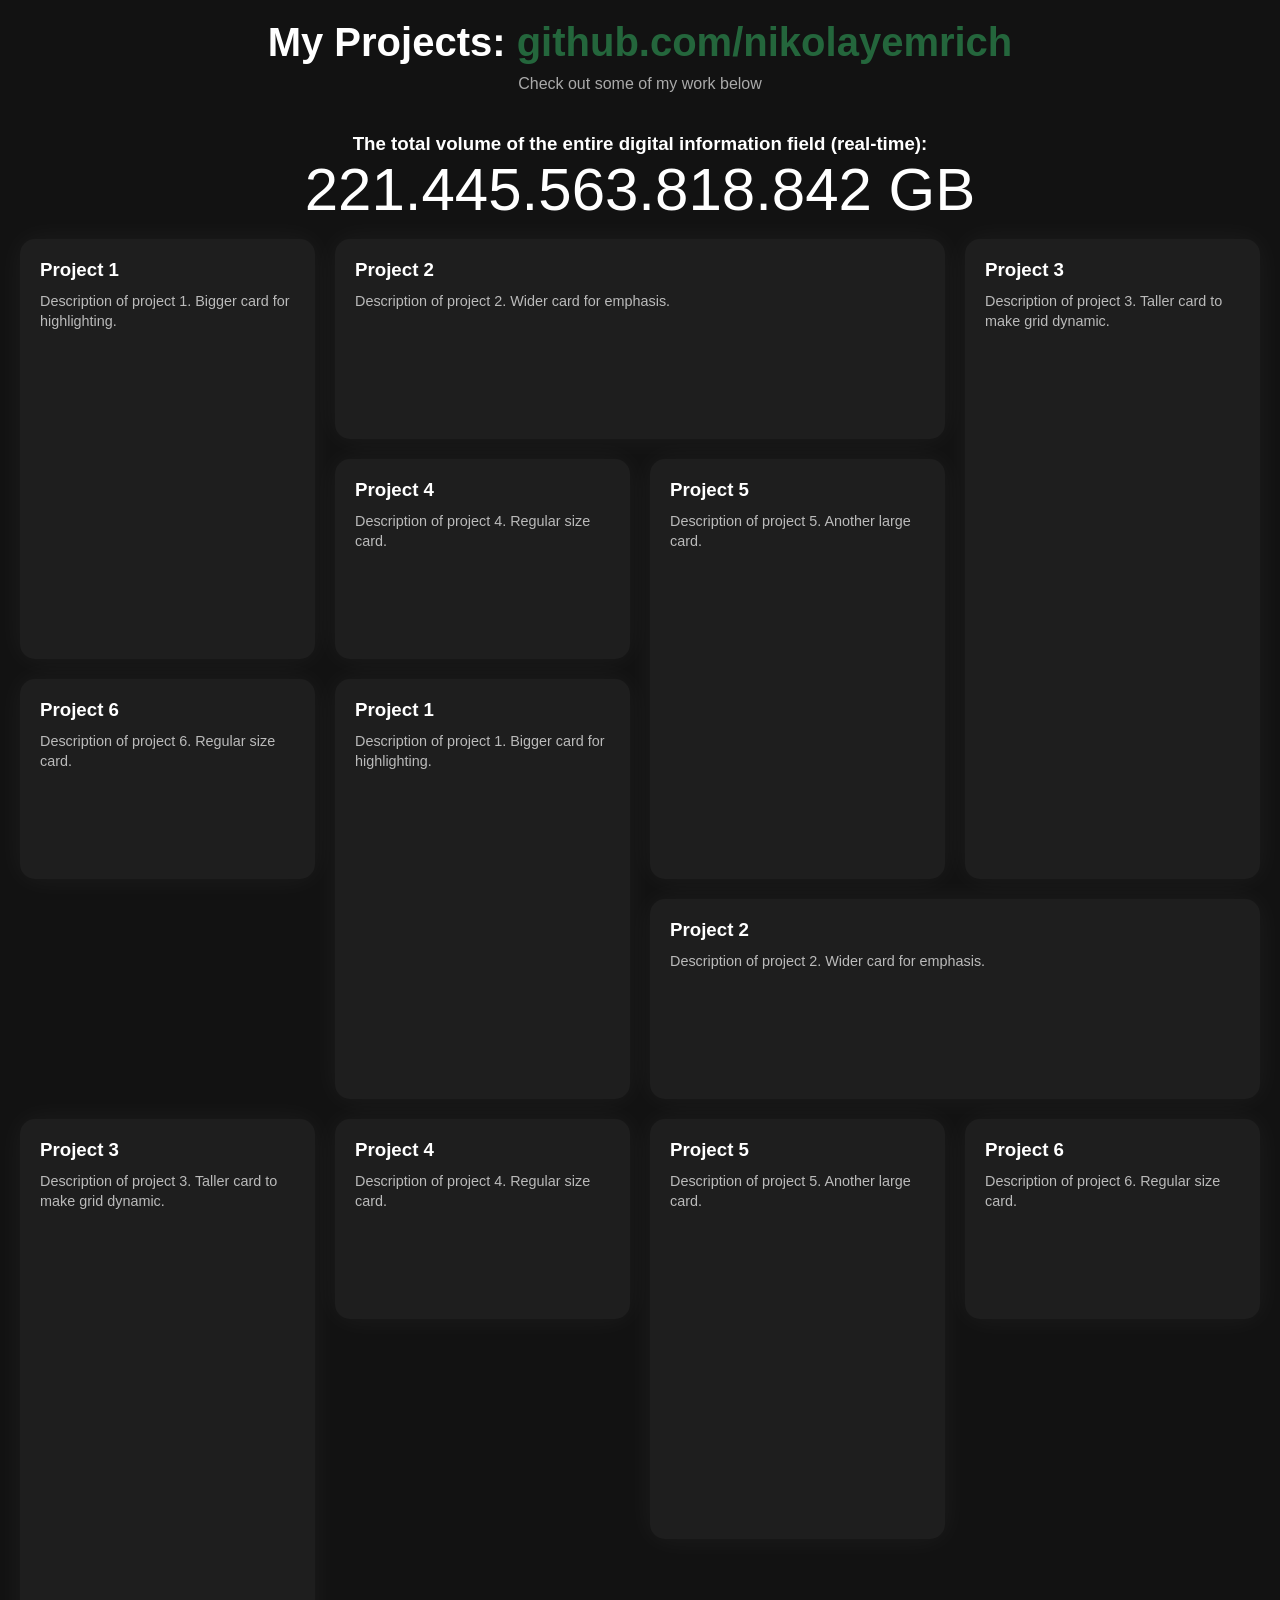
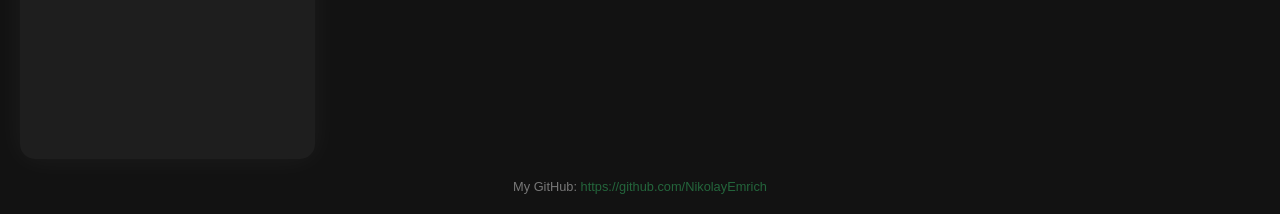
==== index.html @ b7e5e67d "CV v.3" ====
<!DOCTYPE html>
<html lang="en">
<head>
    <meta charset="UTF-8">
    <meta name="viewport" content="width=device-width, initial-scale=1.0">
    <title>CV</title>
    <link rel="stylesheet" href="style.css"> <!-- подключение CSS -->
</head>
<body>
 <header>
        <h1>My Projects: 
            <a href="https://github.com/NikolayEmrich" target="_blank">github.com/nikolayemrich</a>
        </h1>
        <p>Check out some of my work below</p>
    </header>

    <!-- Новая карточка с live-counter -->
        <div class="volume">
            <h3>The total volume of the entire digital information field (real-time): </h3>
            <div class="supertext" id="counter">—</div>
        </div>

    <div class="projects-grid">
        <div class="project-card large">
            <h3>Project 1</h3>
            <p>Description of project 1. Bigger card for highlighting.</p>
        </div>
        <div class="project-card wide">
            <h3>Project 2</h3>
            <p>Description of project 2. Wider card for emphasis.</p>
        </div>
        <div class="project-card tall">
            <h3>Project 3</h3>
            <p>Description of project 3. Taller card to make grid dynamic.</p>
        </div>
        <div class="project-card">
            <h3>Project 4</h3>
            <p>Description of project 4. Regular size card.</p>
        </div>
        <div class="project-card large">
            <h3>Project 5</h3>
            <p>Description of project 5. Another large card.</p>
        </div>
        <div class="project-card">
            <h3>Project 6</h3>
            <p>Description of project 6. Regular size card.</p>
        </div>
        <div class="project-card large">
            <h3>Project 1</h3>
            <p>Description of project 1. Bigger card for highlighting.</p>
        </div>
        <div class="project-card wide">
            <h3>Project 2</h3>
            <p>Description of project 2. Wider card for emphasis.</p>
        </div>
        <div class="project-card tall">
            <h3>Project 3</h3>
            <p>Description of project 3. Taller card to make grid dynamic.</p>
        </div>
        <div class="project-card">
            <h3>Project 4</h3>
            <p>Description of project 4. Regular size card.</p>
        </div>
        <div class="project-card large">
            <h3>Project 5</h3>
            <p>Description of project 5. Another large card.</p>
        </div>
        <div class="project-card">
            <h3>Project 6</h3>
            <p>Description of project 6. Regular size card.</p>
        </div>
    </div>

    <footer>
        <p>My GitHub: <a href="https://github.com/NikolayEmrich" target="_blank">https://github.com/NikolayEmrich</a></p>
    </footer>

    <!-- Подключение внешнего JS -->
    <script src="script.js"></script>
</body>
</html>
---- style.css ----
* {
            box-sizing: border-box;
            margin: 0;
            padding: 0;
            font-family: 'Segoe UI', Tahoma, Geneva, Verdana, sans-serif;
        }

        body {
            background-color: #121212;
            color: #ffffff;
            display: flex;
            flex-direction: column;
            min-height: 100vh;
            padding: 20px;
        }

        a {
            color: #24663c;
            text-decoration: none;
            transition: color 0.3s;
        }

        a:hover {
            color: #35bf65;
        }

        header {
            text-align: center;
            margin-bottom: 40px;
        }

        header h1 {
            font-size: 2.5rem;
            margin-bottom: 10px;
            color: #ffffff;
        }

        header p {
            color: #aaaaaa;
            font-size: 1rem;
        }

        .projects-grid {
    display: grid;
    gap: 20px;
    grid-auto-rows: 200px;
    grid-template-columns: repeat(1, 1fr); /* мобильный */
}

@media (min-width: 500px) {
    .projects-grid {
        grid-template-columns: repeat(2, 1fr);
    }
}

@media (min-width: 800px) {
    .projects-grid {
        grid-template-columns: repeat(3, 1fr);
    }
}

@media (min-width: 1100px) {
    .projects-grid {
        grid-template-columns: repeat(4, 1fr);
    }
}

        .project-card {
            background-color: #1e1e1e;
            border-radius: 15px;
            padding: 20px;
            box-shadow: 0 4px 15px rgba(0,0,0,0.5);
            transition: transform 0.3s, box-shadow 0.3s;
            display: flex;
            flex-direction: column;
            justify-content: flex-start;
            box-shadow: 0 0 30px rgba(255, 255, 255, 0.05); /* мягкая размытие вокруг */
        }

        .project-card:hover {
            transform: translateY(-5px);
            box-shadow: 0 8px 20px rgba(0,0,0,0.7);
        }

        .project-card h3 {
            margin-bottom: 10px;
            color: #ffffff;
        }

        .project-card p {
            color: #bbbbbb;
            font-size: 0.9rem;
            line-height: 1.4;
        }

        .volume {
            text-align: center;
            margin-bottom: 15px;
        }

        .supertext {
            font-size: 60px;
        }

        /* Разные размеры карточек */
        .project-card.large {
            grid-row: span 2; /* двойная высота */
        }

        .project-card.tall {
            grid-row: span 3; /* тройная высота */
        }

        .project-card.wide {
            grid-column: span 2; /* двойная ширина */
        }

        footer {
            margin-top: auto;
            text-align: center;
            color: #777777;
            font-size: 0.8rem;
            padding: 20px 0 0 0;
        }
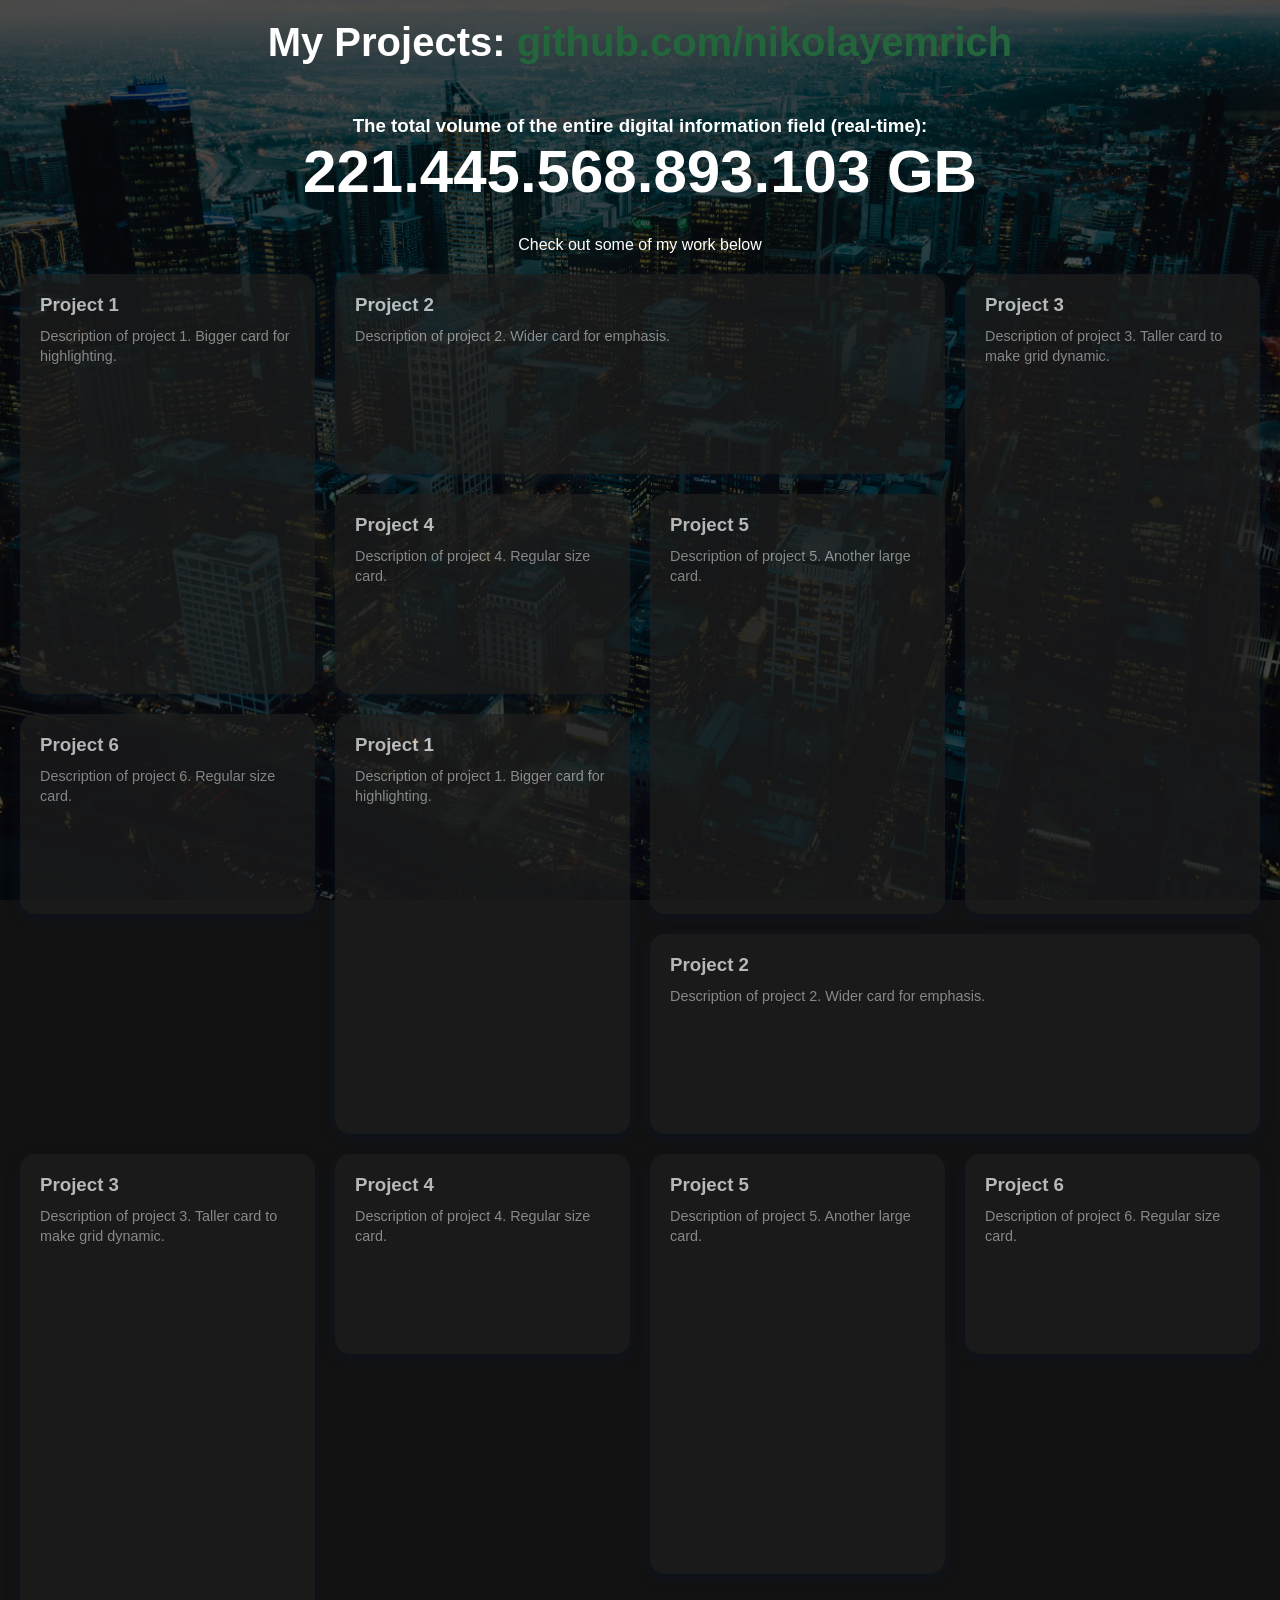
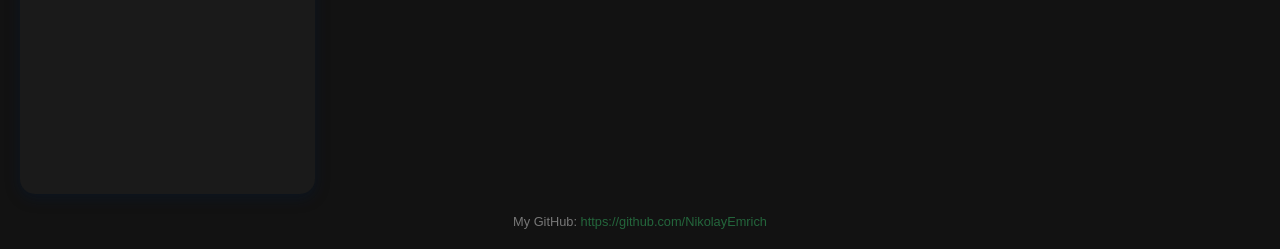
==== commit 91c5220b: "CV v.4" ====
--- a/index.html
+++ b/index.html
@@ -11,7 +11,6 @@
         <h1>My Projects: 
             <a href="https://github.com/NikolayEmrich" target="_blank">github.com/nikolayemrich</a>
         </h1>
-        <p>Check out some of my work below</p>
     </header>
 
     <!-- Новая карточка с live-counter -->
@@ -19,6 +18,9 @@
             <h3>The total volume of the entire digital information field (real-time): </h3>
             <div class="supertext" id="counter">—</div>
         </div>
+
+        <div class="start"><p>Check out some of my work below</p></div>
+        
 
     <div class="projects-grid">
         <div class="project-card large">
--- a/style.css
+++ b/style.css
@@ -12,6 +12,36 @@
             flex-direction: column;
             min-height: 100vh;
             padding: 20px;
+
+            /* фоновое изображение */
+    background-image: url('bild.jpg');
+
+    /* чтобы картинка растягивалась на весь экран */
+    background-size: cover;
+
+    /* центрируем картинку */
+    background-position: center;
+
+    /* картинка не повторяется */
+    background-repeat: no-repeat;
+
+    /* фиксируем фон при скролле */
+    background-attachment: fixed;
+        }
+
+        body::before {
+    content: "";
+    position: fixed; /* чтобы слой был на весь экран */
+    top: 0;
+    left: 0;
+    width: 100%;
+    height: 100%;
+    background-color: rgba(0, 0, 0, 0.7); /* черный слой с прозрачностью 50% */
+    z-index: -1; /* чтобы слой был позади контента */
+}
+        .start{
+            text-align: center;
+            margin-bottom: 20px;
         }
 
         a {
@@ -69,17 +99,18 @@
             background-color: #1e1e1e;
             border-radius: 15px;
             padding: 20px;
-            box-shadow: 0 4px 15px rgba(0,0,0,0.5);
+            box-shadow: 0 4px 15px rgba(4, 27, 59, 0.5);
             transition: transform 0.3s, box-shadow 0.3s;
             display: flex;
             flex-direction: column;
             justify-content: flex-start;
-            box-shadow: 0 0 30px rgba(255, 255, 255, 0.05); /* мягкая размытие вокруг */
+            opacity: 0.7; /* 50% прозрачности для всего блока */
         }
 
         .project-card:hover {
             transform: translateY(-5px);
-            box-shadow: 0 8px 20px rgba(0,0,0,0.7);
+            box-shadow: 0 18px 40px rgba(0, 0, 0, 0.7);
+            opacity: 0.85; /* 50% прозрачности для всего блока */
         }
 
         .project-card h3 {
@@ -95,11 +126,12 @@
 
         .volume {
             text-align: center;
-            margin-bottom: 15px;
+            margin-bottom: 30px;
         }
 
         .supertext {
             font-size: 60px;
+            font-weight: bold; /* жирный текст */
         }
 
         /* Разные размеры карточек */
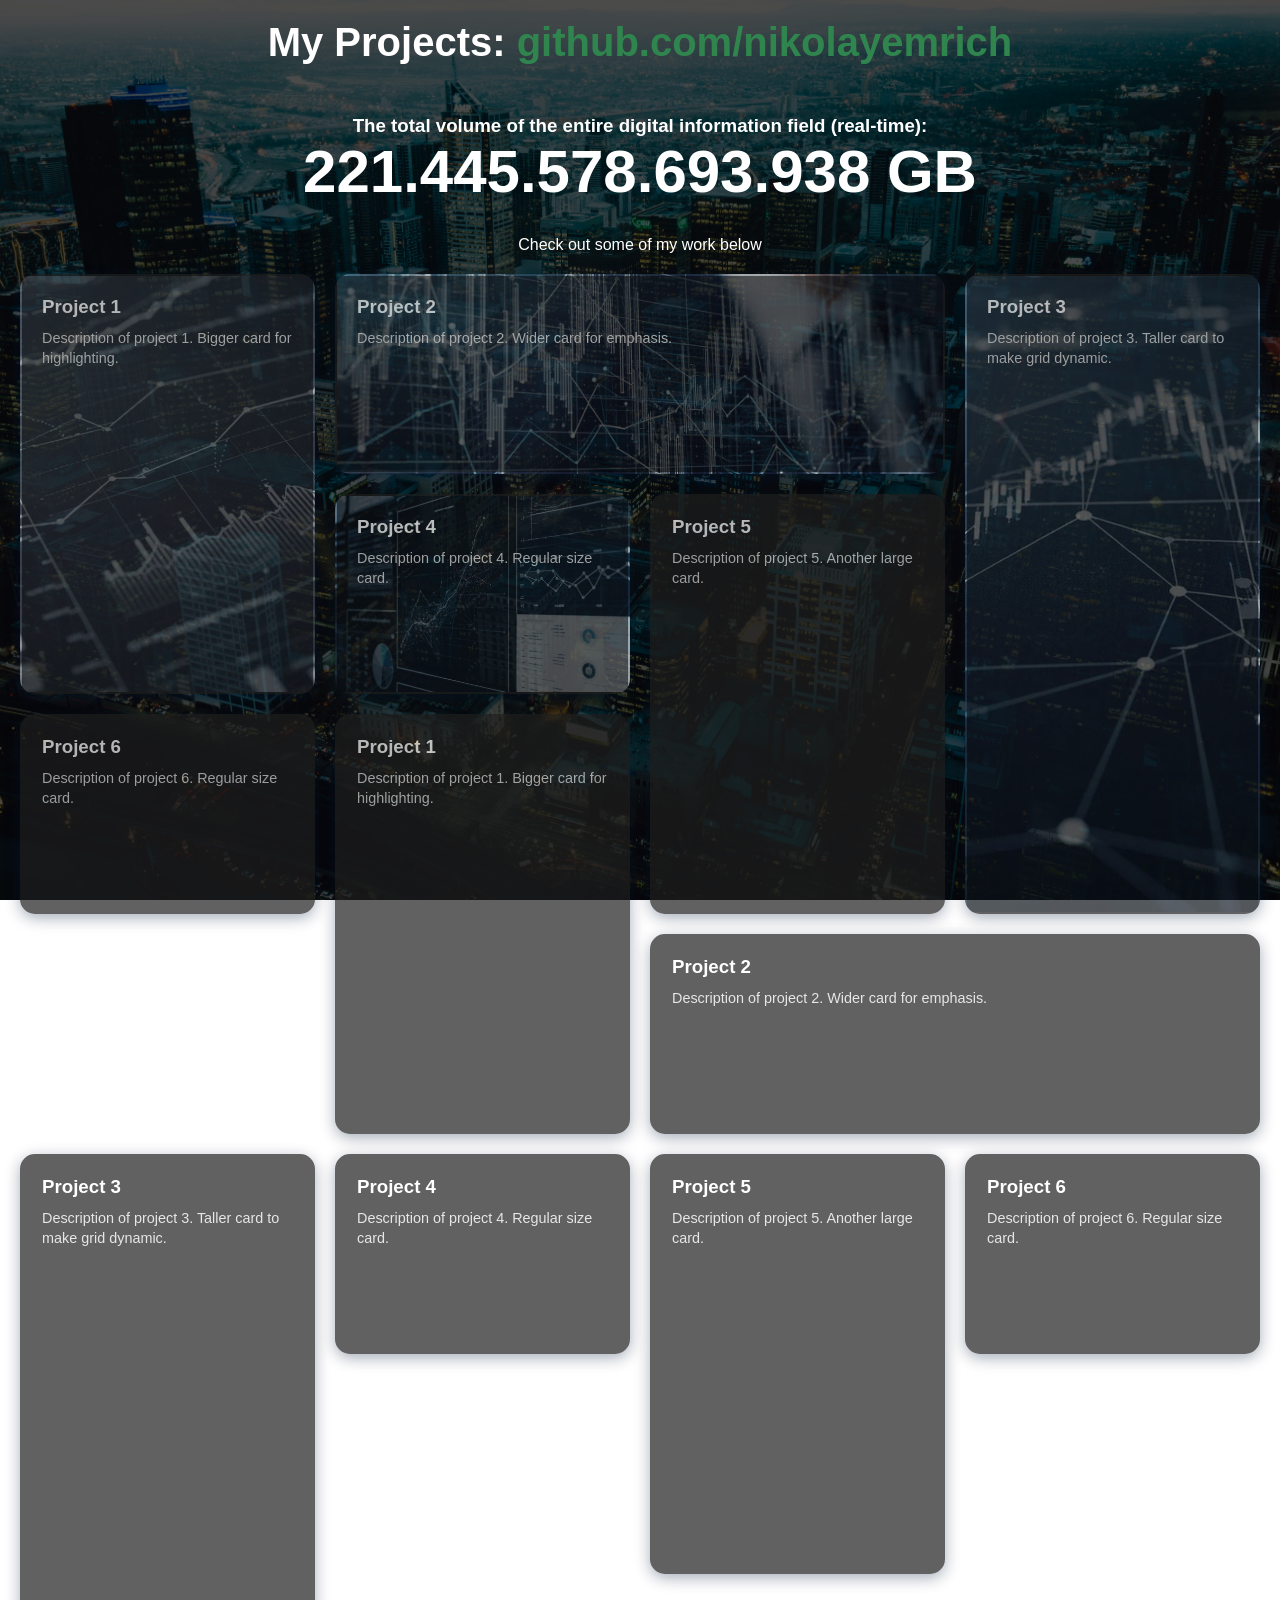
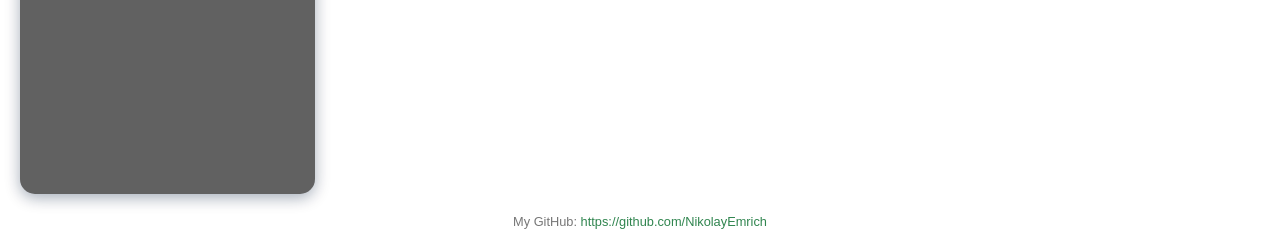
==== commit 8405d23a: "CV v.5" ====
--- a/index.html
+++ b/index.html
@@ -23,19 +23,19 @@
         
 
     <div class="projects-grid">
-        <div class="project-card large">
+        <div class="project-card large project-1">
             <h3>Project 1</h3>
             <p>Description of project 1. Bigger card for highlighting.</p>
         </div>
-        <div class="project-card wide">
+        <div class="project-card wide project-2">
             <h3>Project 2</h3>
             <p>Description of project 2. Wider card for emphasis.</p>
         </div>
-        <div class="project-card tall">
+        <div class="project-card tall project-3">
             <h3>Project 3</h3>
             <p>Description of project 3. Taller card to make grid dynamic.</p>
         </div>
-        <div class="project-card">
+        <div class="project-card project-4">
             <h3>Project 4</h3>
             <p>Description of project 4. Regular size card.</p>
         </div>
--- a/style.css
+++ b/style.css
@@ -1,156 +1,223 @@
-     * {
-            box-sizing: border-box;
-            margin: 0;
-            padding: 0;
-            font-family: 'Segoe UI', Tahoma, Geneva, Verdana, sans-serif;
-        }
-
-        body {
-            background-color: #121212;
-            color: #ffffff;
-            display: flex;
-            flex-direction: column;
-            min-height: 100vh;
-            padding: 20px;
-
-            /* фоновое изображение */
-    background-image: url('bild.jpg');
-
-    /* чтобы картинка растягивалась на весь экран */
-    background-size: cover;
-
-    /* центрируем картинку */
-    background-position: center;
-
-    /* картинка не повторяется */
-    background-repeat: no-repeat;
-
-    /* фиксируем фон при скролле */
-    background-attachment: fixed;
-        }
-
-        body::before {
-    content: "";
-    position: fixed; /* чтобы слой был на весь экран */
-    top: 0;
-    left: 0;
-    width: 100%;
-    height: 100%;
-    background-color: rgba(0, 0, 0, 0.7); /* черный слой с прозрачностью 50% */
-    z-index: -1; /* чтобы слой был позади контента */
-}
-        .start{
-            text-align: center;
-            margin-bottom: 20px;
-        }
-
-        a {
-            color: #24663c;
-            text-decoration: none;
-            transition: color 0.3s;
-        }
-
-        a:hover {
-            color: #35bf65;
-        }
-
-        header {
-            text-align: center;
-            margin-bottom: 40px;
-        }
-
-        header h1 {
-            font-size: 2.5rem;
-            margin-bottom: 10px;
-            color: #ffffff;
-        }
-
-        header p {
-            color: #aaaaaa;
-            font-size: 1rem;
-        }
-
-        .projects-grid {
-    display: grid;
-    gap: 20px;
-    grid-auto-rows: 200px;
-    grid-template-columns: repeat(1, 1fr); /* мобильный */
+* {
+  box-sizing: border-box;
+  margin: 0;
+  padding: 0;
+  font-family: "Segoe UI", Tahoma, Geneva, Verdana, sans-serif;
+}
+
+body {
+  background-image:
+    linear-gradient(rgba(0, 0, 0, 0.7), rgba(0, 0, 0, 0.7)), url("bild.jpg");
+
+  /* фоновое изображение */
+  background-image: url("bild.jpg");
+
+  /* чтобы картинка растягивалась на весь экран */
+  background-size: cover;
+
+  /* центрируем картинку */
+  background-position: center;
+
+  /* картинка не повторяется */
+  background-repeat: no-repeat;
+
+  /* фиксируем фон при скролле */
+  background-attachment: fixed;
+
+  color: #ffffff;
+  display: flex;
+  flex-direction: column;
+  min-height: 100vh;
+  padding: 20px;
+}
+
+body::before {
+  content: "";
+  position: fixed; /* чтобы слой был на весь экран */
+  top: 0;
+  left: 0;
+  width: 100%;
+  height: 100%;
+  background-color: rgba(0, 0, 0, 0.7); /* черный слой с прозрачностью 50% */
+  z-index: -1; /* чтобы слой был позади контента */
+}
+.start {
+  text-align: center;
+  margin-bottom: 20px;
+}
+
+a {
+  color: #30854f;
+  text-decoration: none;
+  transition: color 0.3s;
+}
+
+a:hover {
+  color: #35bf65;
+}
+
+header {
+  text-align: center;
+  margin-bottom: 40px;
+}
+
+header h1 {
+  font-size: 2.5rem;
+  margin-bottom: 10px;
+  color: #ffffff;
+}
+
+header p {
+  color: #e4e4e4;
+  font-size: 1rem;
+}
+
+.projects-grid {
+  display: grid;
+  gap: 20px;
+  grid-auto-rows: 200px;
+  grid-template-columns: repeat(1, 1fr); /* мобильный */
 }
 
 @media (min-width: 500px) {
-    .projects-grid {
-        grid-template-columns: repeat(2, 1fr);
-    }
+  .projects-grid {
+    grid-template-columns: repeat(2, 1fr);
+  }
 }
 
 @media (min-width: 800px) {
-    .projects-grid {
-        grid-template-columns: repeat(3, 1fr);
-    }
+  .projects-grid {
+    grid-template-columns: repeat(3, 1fr);
+  }
 }
 
 @media (min-width: 1100px) {
-    .projects-grid {
-        grid-template-columns: repeat(4, 1fr);
-    }
-}
-
-        .project-card {
-            background-color: #1e1e1e;
-            border-radius: 15px;
-            padding: 20px;
-            box-shadow: 0 4px 15px rgba(4, 27, 59, 0.5);
-            transition: transform 0.3s, box-shadow 0.3s;
-            display: flex;
-            flex-direction: column;
-            justify-content: flex-start;
-            opacity: 0.7; /* 50% прозрачности для всего блока */
-        }
-
-        .project-card:hover {
-            transform: translateY(-5px);
-            box-shadow: 0 18px 40px rgba(0, 0, 0, 0.7);
-            opacity: 0.85; /* 50% прозрачности для всего блока */
-        }
-
-        .project-card h3 {
-            margin-bottom: 10px;
-            color: #ffffff;
-        }
-
-        .project-card p {
-            color: #bbbbbb;
-            font-size: 0.9rem;
-            line-height: 1.4;
-        }
-
-        .volume {
-            text-align: center;
-            margin-bottom: 30px;
-        }
-
-        .supertext {
-            font-size: 60px;
-            font-weight: bold; /* жирный текст */
-        }
-
-        /* Разные размеры карточек */
-        .project-card.large {
-            grid-row: span 2; /* двойная высота */
-        }
-
-        .project-card.tall {
-            grid-row: span 3; /* тройная высота */
-        }
-
-        .project-card.wide {
-            grid-column: span 2; /* двойная ширина */
-        }
-
-        footer {
-            margin-top: auto;
-            text-align: center;
-            color: #777777;
-            font-size: 0.8rem;
-            padding: 20px 0 0 0;
-        }+  .projects-grid {
+    grid-template-columns: repeat(4, 1fr);
+  }
+}
+
+.project-1
+{
+  background-image:
+    linear-gradient(rgba(0, 0, 0, 0.55), rgba(0, 0, 0, 0.55)),
+    url("project1.jpg");
+
+  background-size: cover;
+  background-position: center;
+  background-repeat: no-repeat;
+
+  color: #ffffff;
+}
+
+.project-2
+{
+  background-image:
+    linear-gradient(rgba(0, 0, 0, 0.55), rgba(0, 0, 0, 0.55)),
+    url("project4.jpg");
+
+  background-size: cover;
+  background-position: center;
+  background-repeat: no-repeat;
+
+  color: #ffffff;
+}
+
+.project-3
+{
+  background-image:
+    linear-gradient(rgba(0, 0, 0, 0.55), rgba(0, 0, 0, 0.55)),
+    url("project3.jpg");
+
+  background-size: cover;
+  background-position: center;
+  background-repeat: no-repeat;
+
+  color: #ffffff;
+}
+
+.project-4
+{
+  background-image:
+    linear-gradient(rgba(0, 0, 0, 0.55), rgba(0, 0, 0, 0.55)),
+    url("project2.jpg");
+
+  background-size: cover;
+  background-position: center;
+  background-repeat: no-repeat;
+
+  color: #ffffff;
+}
+
+.project-card {
+  border: 2px solid transparent;
+  background-color: #1e1e1e;
+  border-radius: 15px;
+  padding: 20px;
+  box-shadow: 0 4px 15px rgba(4, 27, 59, 0.5);
+  transition:
+    transform 0.3s,
+    box-shadow 0.3s;
+  display: flex;
+  flex-direction: column;
+  justify-content: flex-start;
+  opacity: 0.7; /* 50% прозрачности для всего блока */
+
+  transition:
+    transform 0.35s cubic-bezier(0.4, 0, 0.2, 1),
+    box-shadow 0.35s cubic-bezier(0.4, 0, 0.2, 1),
+    opacity 0.55s ease,
+    border 0.55s ease,
+    border-radius 0.55s ease;
+}
+
+.project-card:hover {
+  transform: translateY(-5px);
+  box-shadow: 0 18px 40px rgba(0, 0, 0, 0.7);
+  opacity: 0.99; /* 50% прозрачности для всего блока */
+  border: 2px solid rgba(0, 0, 0, 0.436);
+  border-radius: 30px;
+  padding: 20px; /* важно, чтобы карточки не прилипали к бордеру */
+}
+
+.project-card h3 {
+  margin-bottom: 10px;
+  color: #ffffff;
+}
+
+.project-card p {
+  color: #dddddd;
+  font-size: 0.9rem;
+  line-height: 1.4;
+}
+
+.volume {
+  text-align: center;
+  margin-bottom: 30px;
+}
+
+.supertext {
+  font-size: 60px;
+  font-weight: bold; /* жирный текст */
+}
+
+/* Разные размеры карточек */
+.project-card.large {
+  grid-row: span 2; /* двойная высота */
+}
+
+.project-card.tall {
+  grid-row: span 3; /* тройная высота */
+}
+
+.project-card.wide {
+  grid-column: span 2; /* двойная ширина */
+}
+
+footer {
+  margin-top: auto;
+  text-align: center;
+  color: #777777;
+  font-size: 0.8rem;
+  padding: 20px 0 0 0;
+}
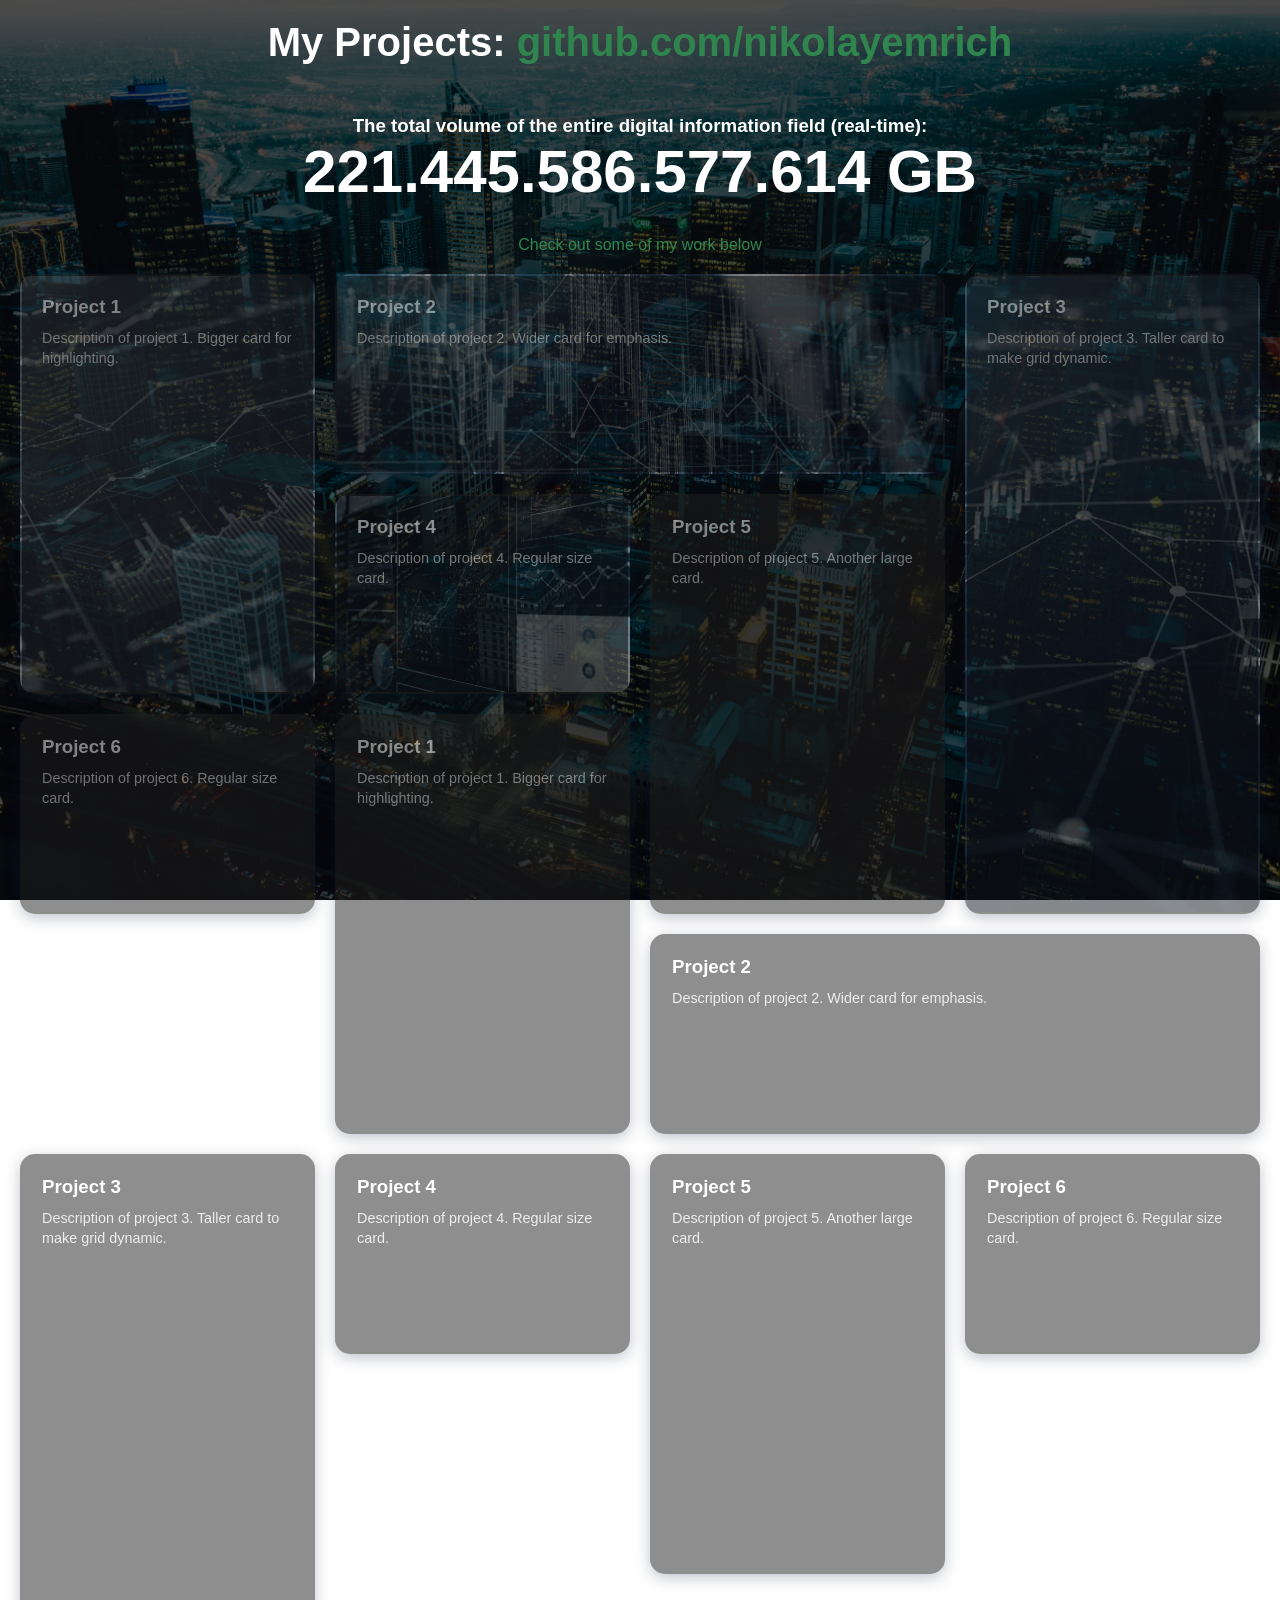
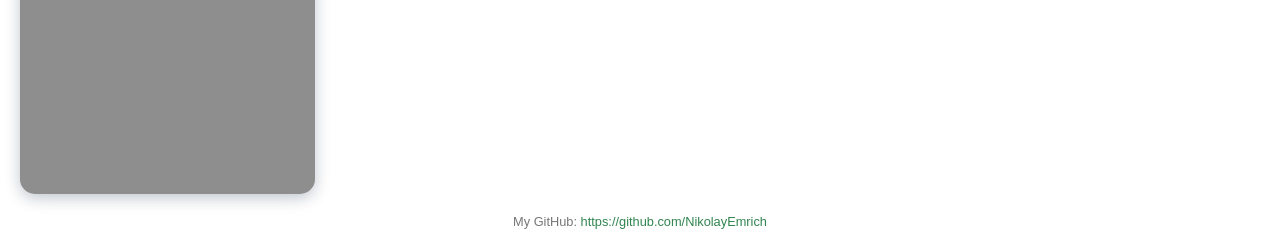
==== commit 87f7b42a: "CV v.8" ====
--- a/index.html
+++ b/index.html
@@ -19,7 +19,8 @@
             <div class="supertext" id="counter">—</div>
         </div>
 
-        <div class="start"><p>Check out some of my work below</p></div>
+        <div class="start"><a href="index2.html" target="_blank">Check out some of my work below</a>
+        </div>
         
 
     <div class="projects-grid">
--- a/style.css
+++ b/style.css
@@ -72,6 +72,27 @@
   font-size: 1rem;
 }
 
+/* Планшет */
+@media (max-width: 768px) {
+    header h1 {
+        font-size: 1.8rem;
+    }
+}
+
+/* Телефон */
+@media (max-width: 480px) {
+    header h1 {
+        font-size: 1.5rem;
+        text-align: center; /* удобно для маленького экрана */
+    }
+
+    header a {
+        display: block; /* чтобы ссылка переносилась на новую строку */
+        font-size: 1.5rem; /* меньше, чем текст */
+        margin-top: 5px;
+    }
+}
+
 .projects-grid {
   display: grid;
   gap: 20px;
@@ -108,6 +129,13 @@
   background-repeat: no-repeat;
 
   color: #ffffff;
+}
+
+/* Перемещаем Project 1 в конец на мобильных */
+@media (max-width: 480px) {
+    .project-1 {
+        order: 99; /* большое число = в конец */
+    }
 }
 
 .project-2
@@ -161,7 +189,7 @@
   display: flex;
   flex-direction: column;
   justify-content: flex-start;
-  opacity: 0.7; /* 50% прозрачности для всего блока */
+  opacity: 0.5; /* 50% прозрачности для всего блока */
 
   transition:
     transform 0.35s cubic-bezier(0.4, 0, 0.2, 1),
@@ -201,6 +229,18 @@
   font-weight: bold; /* жирный текст */
 }
 
+@media (max-width: 768px) {
+    .supertext {
+        font-size: 40px;
+    }
+}
+
+@media (max-width: 480px) {
+    .supertext {
+        font-size: 28px;
+    }
+}
+
 /* Разные размеры карточек */
 .project-card.large {
   grid-row: span 2; /* двойная высота */
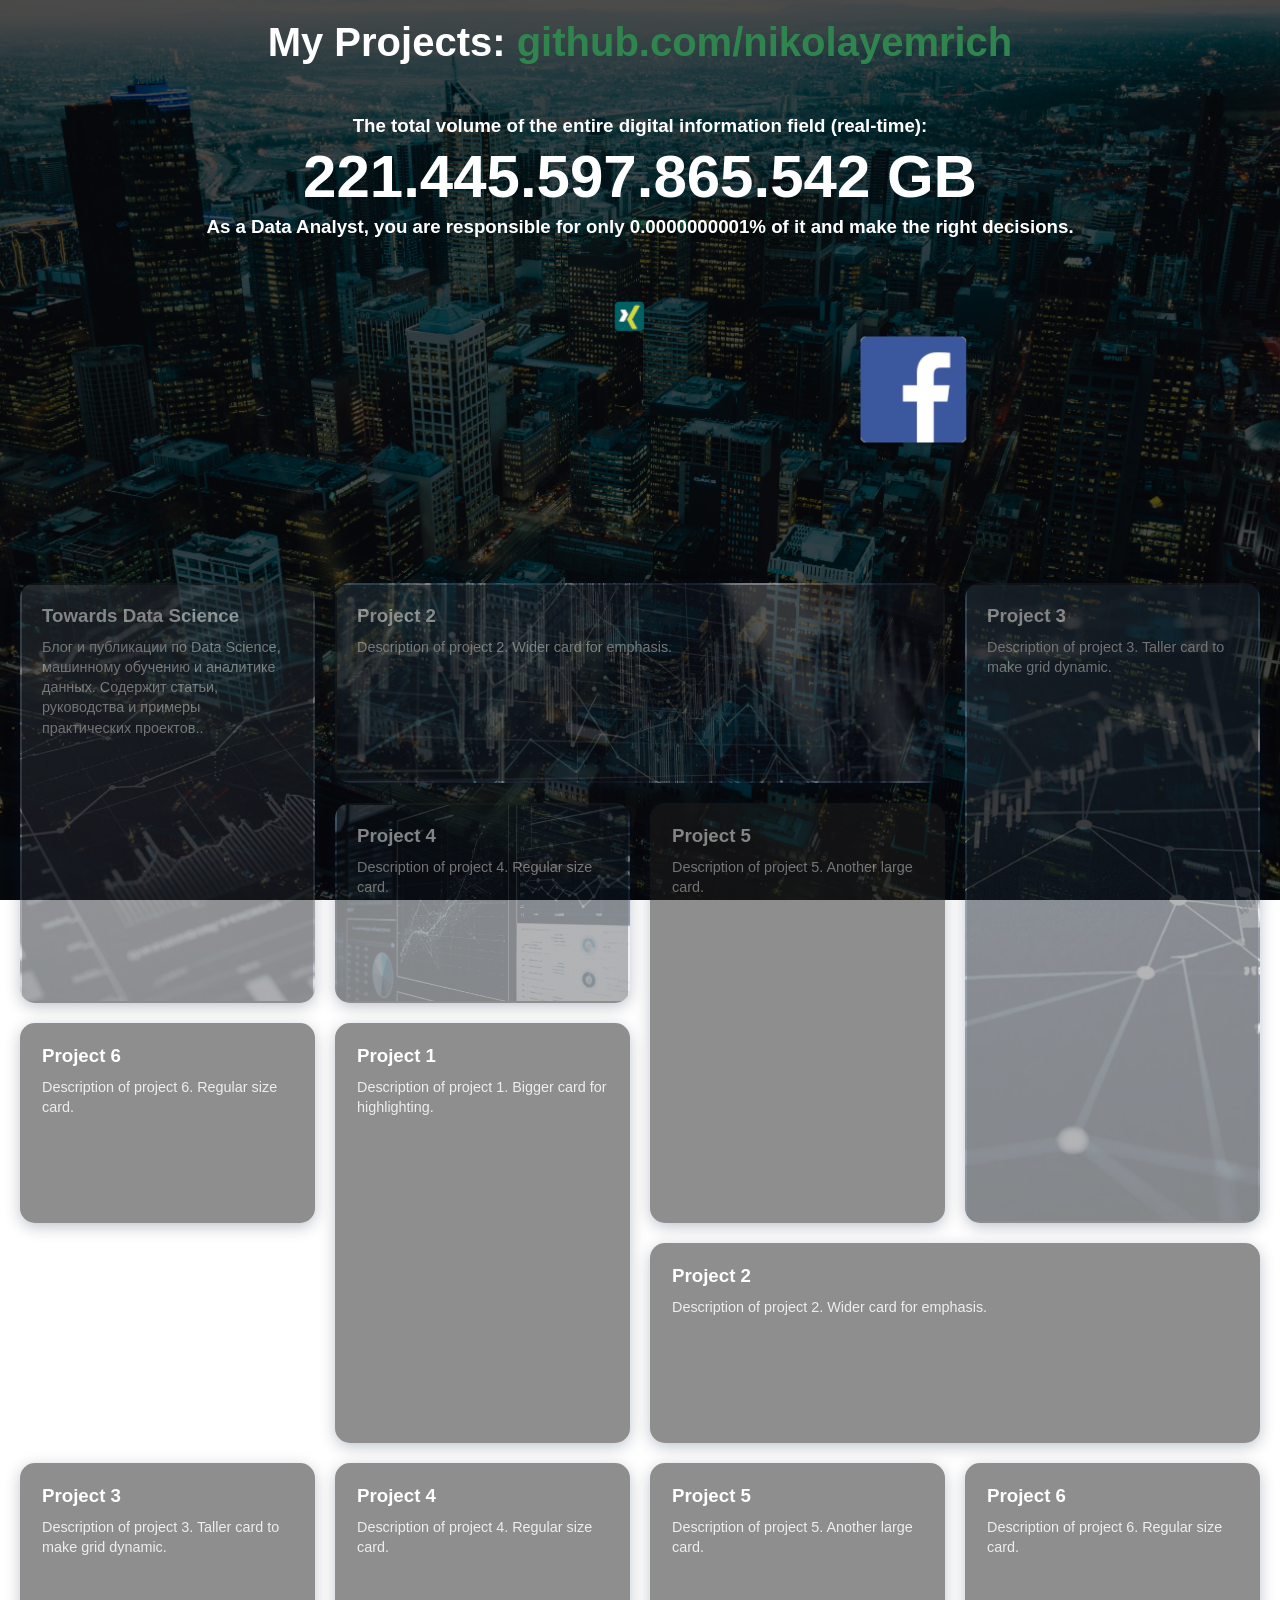
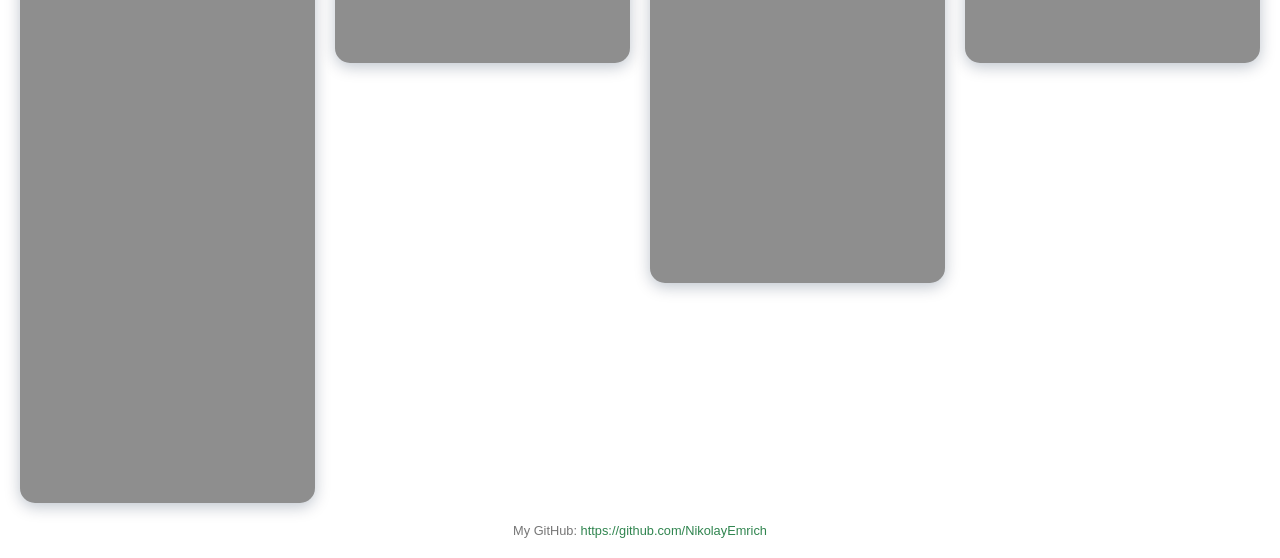
==== commit 7bdeb2a3: "CV v.9" ====
--- a/index.html
+++ b/index.html
@@ -17,16 +17,26 @@
         <div class="volume">
             <h3>The total volume of the entire digital information field (real-time): </h3>
             <div class="supertext" id="counter">—</div>
+            <h3>As a Data Analyst, you are responsible for only 0.0000000001% of it 
+                and make the right decisions. </h3>
         </div>
 
-        <div class="start"><a href="index2.html" target="_blank">Check out some of my work below</a>
+
+
+        <!--МНЕ НУЖНО ВСТАВИТЬ ШАР С ИКОНКАМИ СЮДА -->
+        <!-- 🔵 Контейнер для шара с иконками -->
+        <div id="icons-sphere"></div>
+
+        <!--<div class="start"><a href="index2.html" target="_blank">Check out some of my work below</a>
         </div>
+        <div class="start"><a href="index3.html" target="_blank">Check out some of my work below</a>
+        </div>-->
         
 
     <div class="projects-grid">
         <div class="project-card large project-1">
-            <h3>Project 1</h3>
-            <p>Description of project 1. Bigger card for highlighting.</p>
+            <h3>Towards Data Science</h3>
+            <p>Блог и публикации по Data Science, машинному обучению и аналитике данных. Содержит статьи, руководства и примеры практических проектов..</p>
         </div>
         <div class="project-card wide project-2">
             <h3>Project 2</h3>
@@ -79,6 +89,8 @@
     </footer>
 
     <!-- Подключение внешнего JS -->
+    <script type="module" src="script4.js"></script>
     <script src="script.js"></script>
+    
 </body>
 </html>
--- a/style.css
+++ b/style.css
@@ -5,6 +5,17 @@
   font-family: "Segoe UI", Tahoma, Geneva, Verdana, sans-serif;
 }
 
+/* Контейнер для 3D-шара */
+#icons-sphere {
+    margin-top: -110px;
+    width: 100%;
+    height: 400px;   /* можно увеличить */
+    position: relative;
+    overflow: hidden;
+    margin-bottom: 40px;
+    z-index: 10;
+}
+
 body {
   background-image:
     linear-gradient(rgba(0, 0, 0, 0.7), rgba(0, 0, 0, 0.7)), url("bild.jpg");
@@ -29,6 +40,11 @@
   flex-direction: column;
   min-height: 100vh;
   padding: 20px;
+}
+
+body {
+  position: relative;
+  z-index: 0;
 }
 
 body::before {
@@ -41,7 +57,13 @@
   background-color: rgba(0, 0, 0, 0.7); /* черный слой с прозрачностью 50% */
   z-index: -1; /* чтобы слой был позади контента */
 }
+
+body::before {
+  z-index: -1;
+}
+
 .start {
+  margin-top: 10px;
   text-align: center;
   margin-bottom: 20px;
 }
@@ -132,7 +154,7 @@
 }
 
 /* Перемещаем Project 1 в конец на мобильных */
-@media (max-width: 480px) {
+@media (max-width: 800px) {
     .project-1 {
         order: 99; /* большое число = в конец */
     }
@@ -221,7 +243,15 @@
 
 .volume {
   text-align: center;
-  margin-bottom: 30px;
+  margin-bottom: 10px;
+}
+
+.volume h3 {
+  margin-bottom: 5px;   /* или 0 */
+}
+
+.supertext {
+  margin-bottom: 5px;   /* ← ключевая строка */
 }
 
 .supertext {
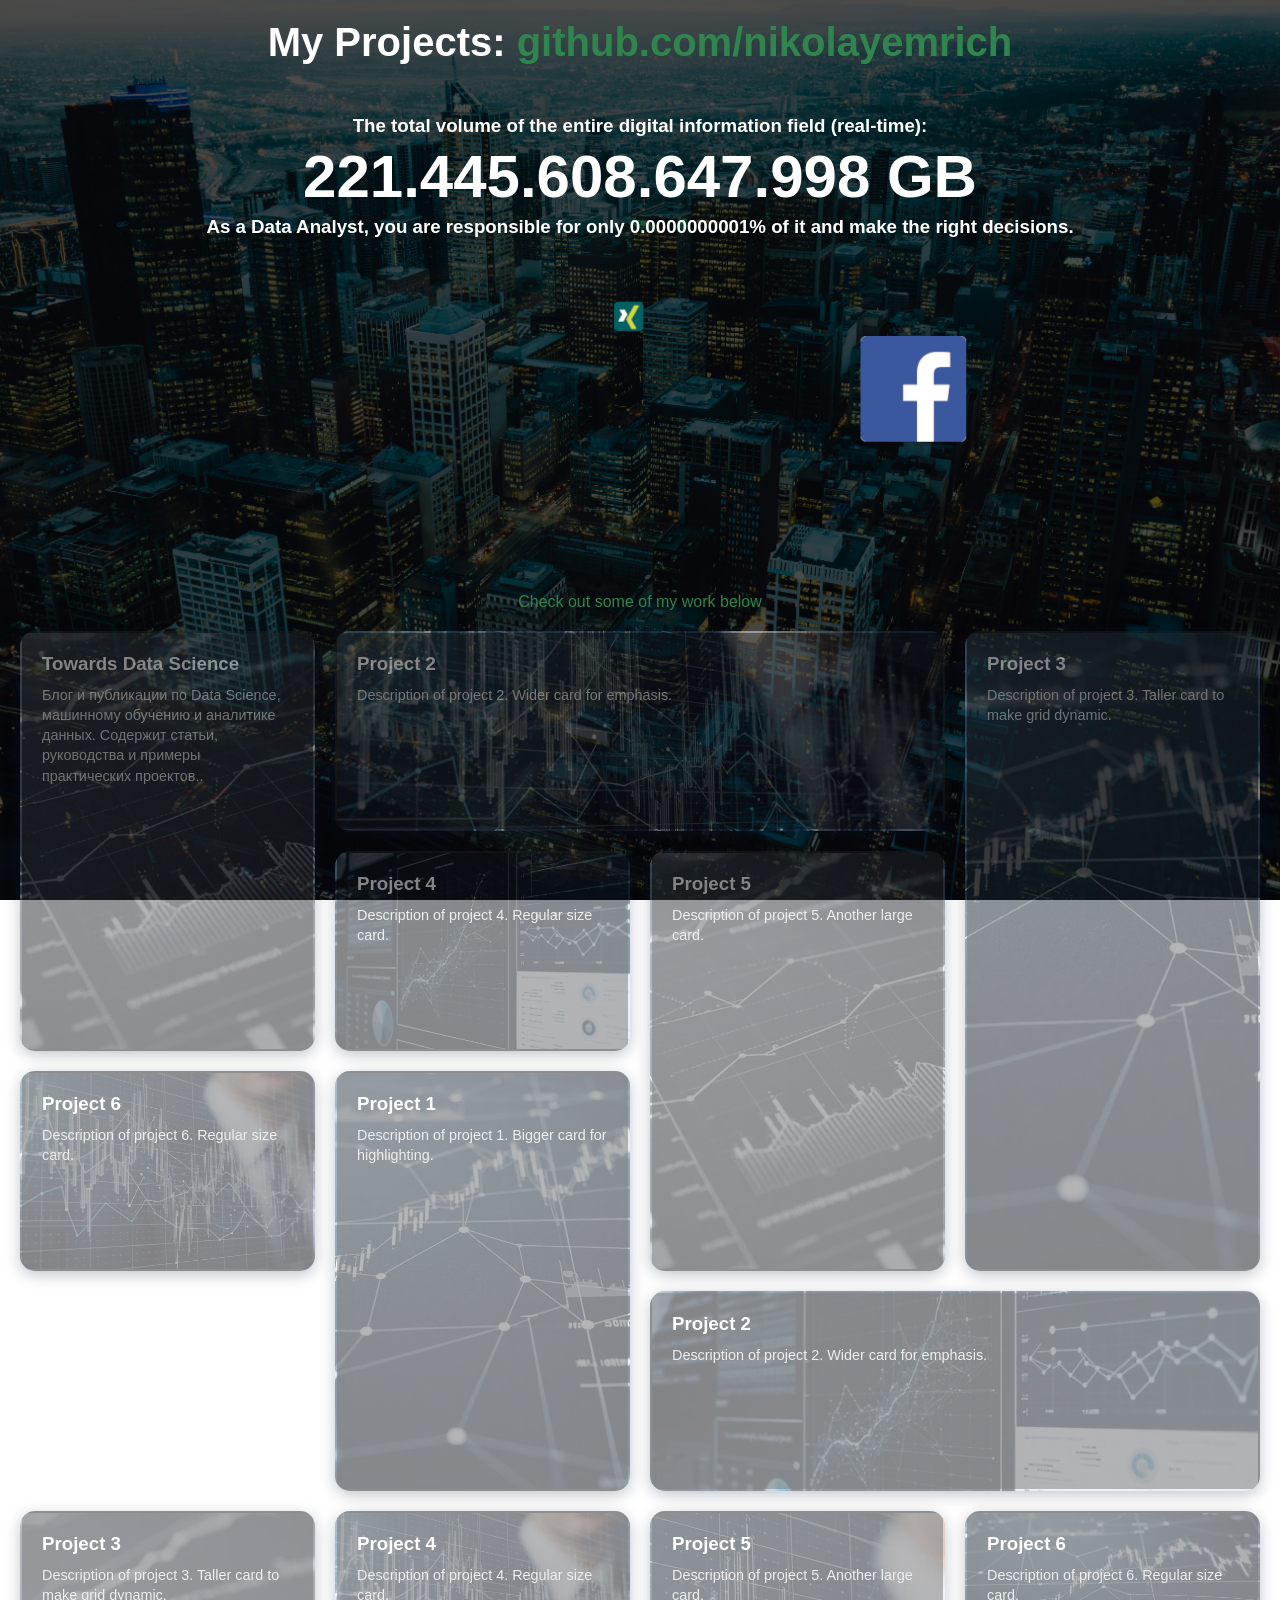
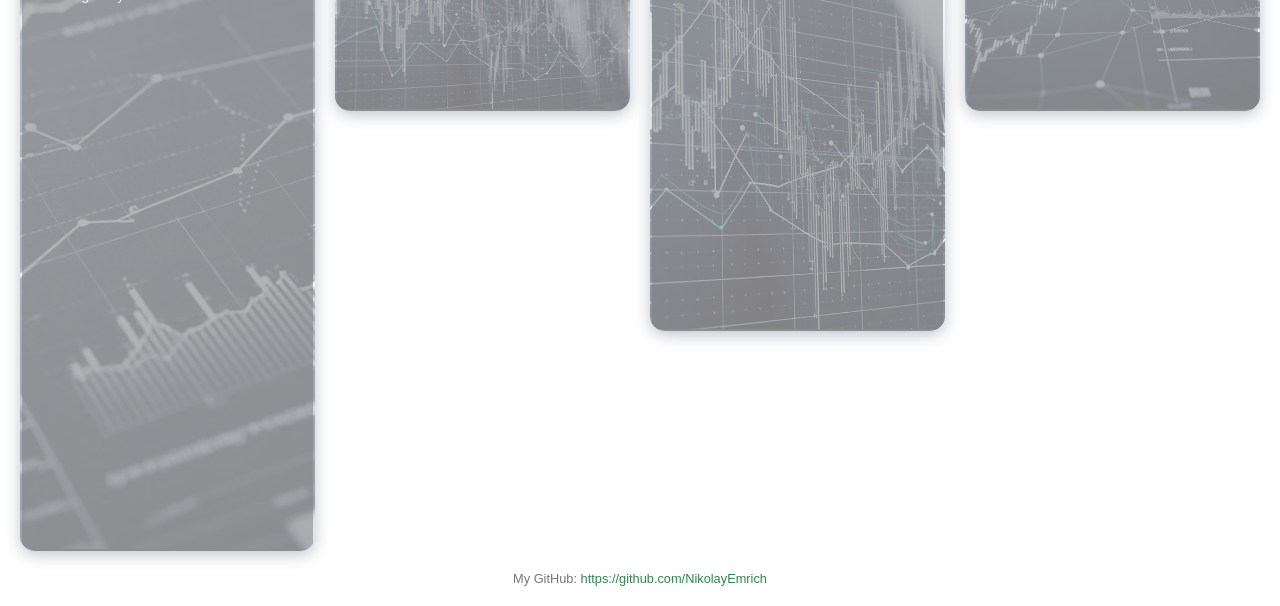
==== commit 56644a1a: "CV v.10" ====
--- a/index.html
+++ b/index.html
@@ -27,9 +27,9 @@
         <!-- 🔵 Контейнер для шара с иконками -->
         <div id="icons-sphere"></div>
 
-        <!--<div class="start"><a href="index2.html" target="_blank">Check out some of my work below</a>
+        <div class="start"><a href="cv/cv.html" target="_blank">Check out some of my work below</a>
         </div>
-        <div class="start"><a href="index3.html" target="_blank">Check out some of my work below</a>
+        <!--<div class="start"><a href="index3.html" target="_blank">Check out some of my work below</a>
         </div>-->
         
 
@@ -50,35 +50,35 @@
             <h3>Project 4</h3>
             <p>Description of project 4. Regular size card.</p>
         </div>
-        <div class="project-card large">
+        <div class="project-card large project-1">
             <h3>Project 5</h3>
             <p>Description of project 5. Another large card.</p>
         </div>
-        <div class="project-card">
+        <div class="project-card project-2">
             <h3>Project 6</h3>
             <p>Description of project 6. Regular size card.</p>
         </div>
-        <div class="project-card large">
+        <div class="project-card large project-3">
             <h3>Project 1</h3>
             <p>Description of project 1. Bigger card for highlighting.</p>
         </div>
-        <div class="project-card wide">
+        <div class="project-card wide project-4">
             <h3>Project 2</h3>
             <p>Description of project 2. Wider card for emphasis.</p>
         </div>
-        <div class="project-card tall">
+        <div class="project-card tall project-1">
             <h3>Project 3</h3>
             <p>Description of project 3. Taller card to make grid dynamic.</p>
         </div>
-        <div class="project-card">
+        <div class="project-card project-2">
             <h3>Project 4</h3>
             <p>Description of project 4. Regular size card.</p>
         </div>
-        <div class="project-card large">
+        <div class="project-card large project-2">
             <h3>Project 5</h3>
             <p>Description of project 5. Another large card.</p>
         </div>
-        <div class="project-card">
+        <div class="project-card project-3">
             <h3>Project 6</h3>
             <p>Description of project 6. Regular size card.</p>
         </div>
--- a/style.css
+++ b/style.css
@@ -4,6 +4,10 @@
   padding: 0;
   font-family: "Segoe UI", Tahoma, Geneva, Verdana, sans-serif;
 }
+
+/*#icons-sphere {
+  cursor: url("./icons/cursor-hand.png") 8 8, pointer;
+}*/
 
 /* Контейнер для 3D-шара */
 #icons-sphere {
@@ -71,11 +75,17 @@
 a {
   color: #30854f;
   text-decoration: none;
-  transition: color 0.3s;
+  transition: color 0.5s;
 }
 
 a:hover {
-  color: #35bf65;
+  color: #43a538;
+  /*box-shadow: 0 4px 10px rgba(0, 0, 0, 0.5);*/
+    text-shadow:
+    -1px -1px 0 #0000008e,
+     1px -1px 0 #00000082,
+    -1px  1px 0 #0000007d,
+     1px  1px 0 #00000061;
 }
 
 header {
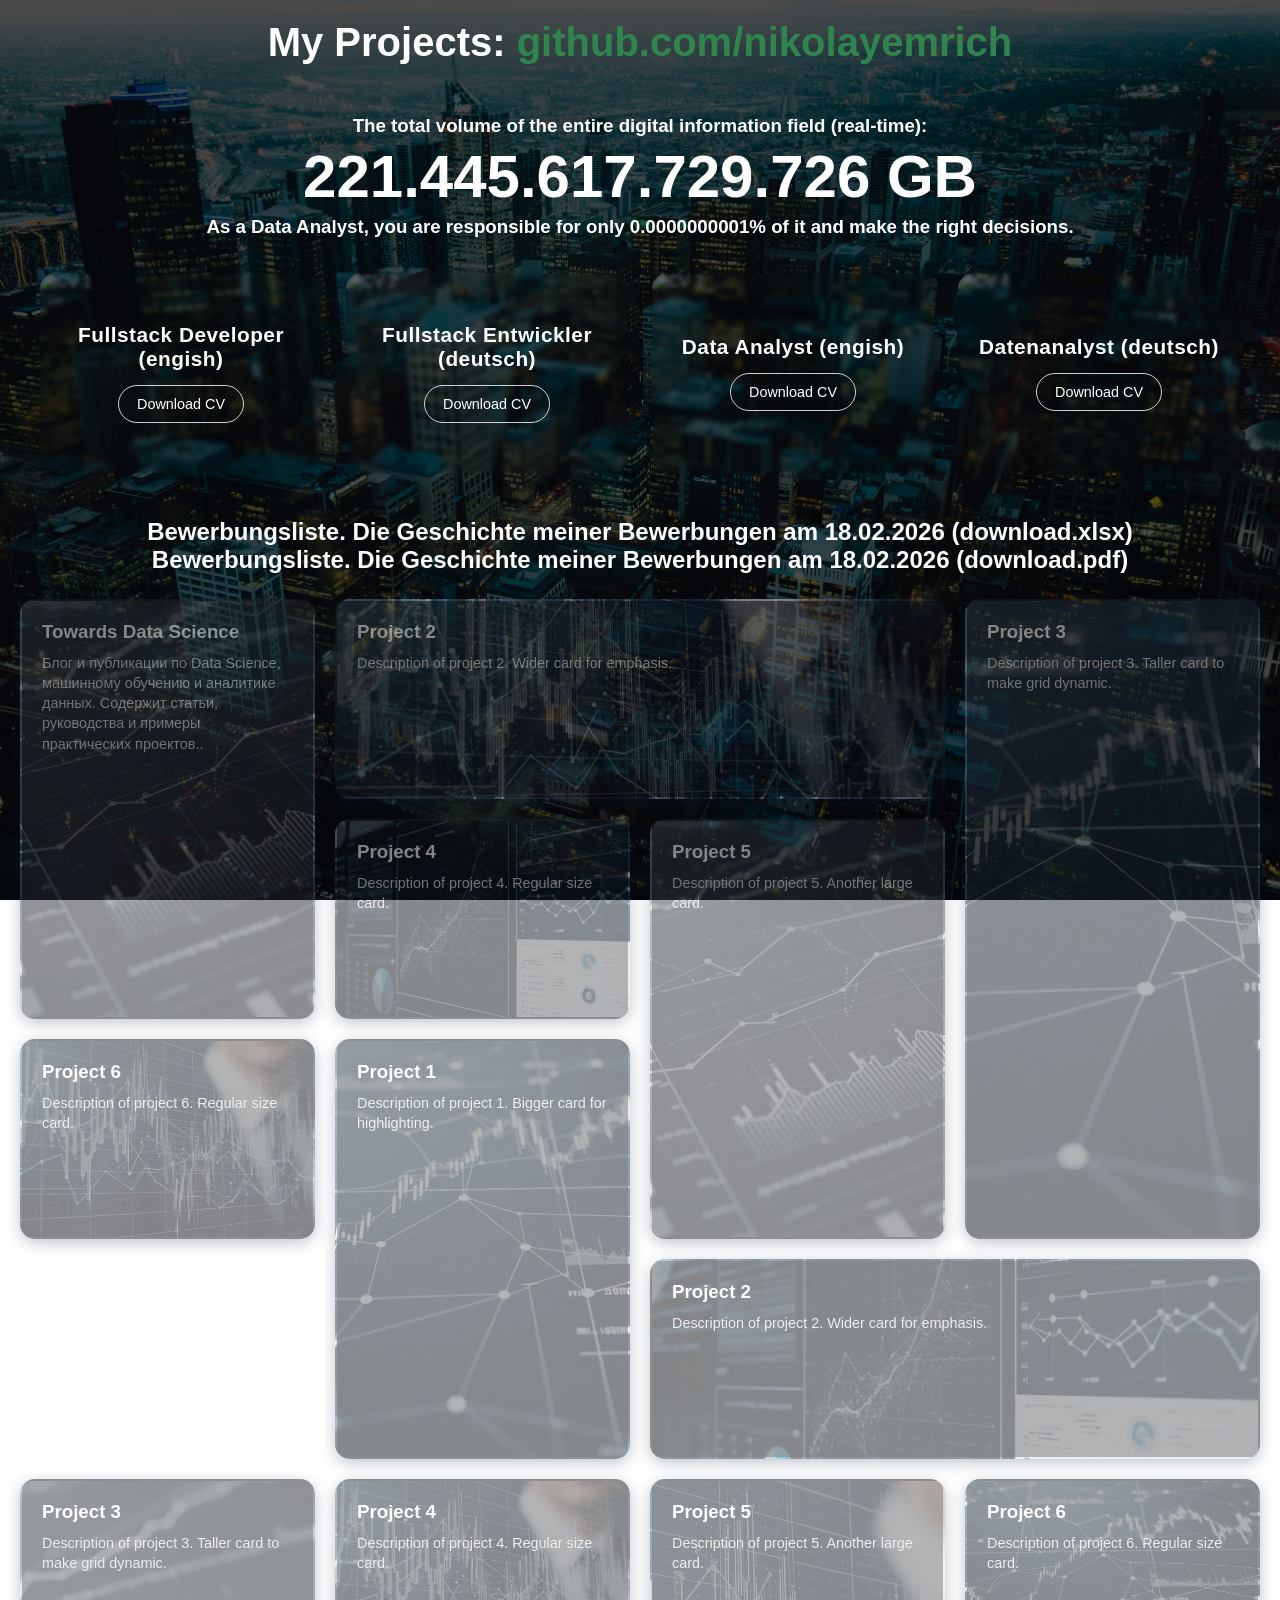
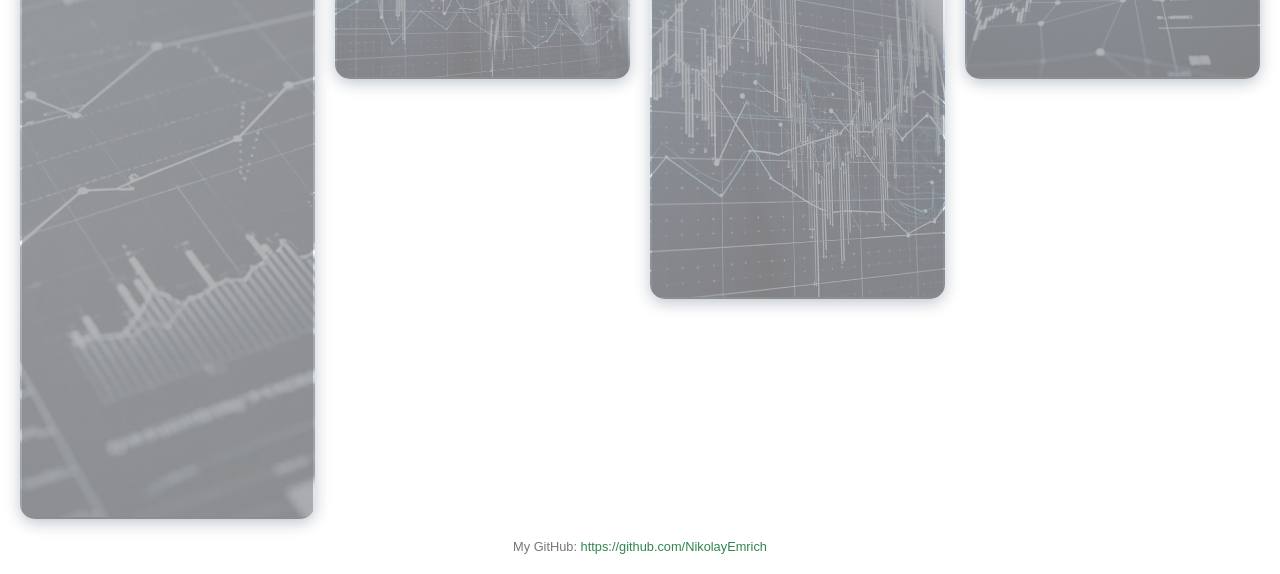
==== commit 5296ebe4: "CV v.15" ====
--- a/index.html
+++ b/index.html
@@ -21,16 +21,58 @@
                 and make the right decisions. </h3>
         </div>
 
-
-
         <!--МНЕ НУЖНО ВСТАВИТЬ ШАР С ИКОНКАМИ СЮДА -->
         <!-- 🔵 Контейнер для шара с иконками -->
-        <div id="icons-sphere"></div>
+        <!--<div id="icons-sphere"></div> -->
 
-        <div class="start"><a href="cv/cv.html" target="_blank">Check out some of my work below</a>
+        <div class="cv-grid">
+  <div class="cv-card">
+    <img src="./cv/" alt="CV 1">
+    <div class="cv-overlay">
+      <h3>Fullstack Developer (engish)</h3>
+      <a href="./cv/CV Fullstack.pdf" download>Download CV</a>
+    </div>
+  </div>
+
+  <div class="cv-card">
+    <img src="./cv/" alt="CV 2">
+    <div class="cv-overlay">
+      <h3>Fullstack Entwickler (deutsch)</h3>
+      <a href="./cv/Lebenslauf Fullstack.pdf" download>Download CV</a>
+        <!--  Lebenslauf herunterladen  -->
+    </div>
+  </div>
+
+  <div class="cv-card">
+    <img src="./cv/img3.jpg" alt="CV 3">
+    <div class="cv-overlay">
+      <h3>Data Analyst (engish)</h3>
+      <a href="./cv/CV DA.pdf" download>Download CV</a>
+    </div>
+  </div>
+
+  <div class="cv-card">
+    <img src="./cv/img4.jpg" alt="CV 4">
+    <div class="cv-overlay">
+      <h3>Datenanalyst (deutsch)</h3>
+      <a href="./cv/Lebenslauf DA.pdf" download>Download CV</a>
+    </div>
+  </div>
+</div>
+
+    <div class="history">
+      <h2><a href="./cv/Bewerbungsliste.xlsx" download>Bewerbungsliste. Die Geschichte meiner Bewerbungen am 18.02.2026 (download.xlsx)</a></h2>
+      <h2><a href="./cv/Bewerbungsliste_pdf.pdf" download>Bewerbungsliste. Die Geschichte meiner Bewerbungen am 18.02.2026 (download.pdf)</a></h2>
+  </div>
+
+        <!--<div class="start"><a href="cv/cv.html" target="_blank">Check out some of my work below</a>
         </div>
-        <!--<div class="start"><a href="index3.html" target="_blank">Check out some of my work below</a>
+    
+        <div class="start"><a href="index3.html" target="_blank">Check out some of my work below</a>
         </div>-->
+        <!--<div class="start2"><a href="index2.html" target="_blank">Explore the Information Sphere</a>
+        </div>-->
+        
         
 
     <div class="projects-grid">
--- a/style.css
+++ b/style.css
@@ -3,6 +3,97 @@
   margin: 0;
   padding: 0;
   font-family: "Segoe UI", Tahoma, Geneva, Verdana, sans-serif;
+}
+
+.cv-grid {
+  display: grid;
+  grid-template-columns: repeat(4, 1fr);
+  gap: 24px;
+  padding: 20px;
+}
+
+.cv-card {
+  position: relative;
+  overflow: hidden;
+  border-radius: 16px;
+  height: 200px;
+  cursor: pointer;
+}
+
+.cv-card img {
+  width: 100%;
+  height: 100%;
+  object-fit: cover;
+  filter: brightness(0.45);
+  transition: transform 0.4s ease;
+}
+
+.cv-card:hover img {
+  transform: scale(1.05);
+}
+
+.history {
+    text-align: center;        /* Центрирование текста */
+    margin: 10px auto;         /* Небольшие внешние отступы */
+    padding: 15px;             /* Внутренние отступы */
+}
+
+.history h2 {
+    margin: 0;
+}
+
+.history a {
+    color: white;              /* Белый текст */
+    text-decoration: none;     /* Убираем подчеркивание */
+}
+
+.history a:hover {
+    text-decoration: underline; /* Подчеркивание при наведении */
+}
+
+.cv-overlay {
+  position: absolute;
+  inset: 0;
+  display: flex;
+  flex-direction: column;
+  justify-content: center;
+  align-items: center;
+  color: white;
+  text-align: center;
+  backdrop-filter: blur(2px);
+}
+
+.cv-overlay h3 {
+  font-size: 1.3rem;
+  margin-bottom: 14px;
+  letter-spacing: 0.5px;
+}
+
+.cv-overlay a {
+  padding: 10px 18px;
+  border: 1px solid rgba(255,255,255,0.8);
+  color: white;
+  text-decoration: none;
+  border-radius: 30px;
+  font-size: 0.9rem;
+  transition: all 0.3s ease;
+}
+
+.cv-overlay a:hover {
+  background: white;
+  color: black;
+}
+
+@media (max-width: 900px) {
+  .cv-grid {
+    grid-template-columns: repeat(2, 1fr);
+  }
+}
+
+@media (max-width: 500px) {
+  .cv-grid {
+    grid-template-columns: 1fr;
+  }
 }
 
 /*#icons-sphere {
@@ -72,6 +163,14 @@
   margin-bottom: 20px;
 }
 
+.start2 {
+  margin-top: 10px;
+  text-align: center;
+  margin-bottom: 20px;
+  font-size: 20px;
+  font-weight: bold;
+}
+
 a {
   color: #30854f;
   text-decoration: none;
@@ -79,13 +178,13 @@
 }
 
 a:hover {
-  color: #43a538;
+  color: #15a133;
   /*box-shadow: 0 4px 10px rgba(0, 0, 0, 0.5);*/
     text-shadow:
-    -1px -1px 0 #0000008e,
-     1px -1px 0 #00000082,
-    -1px  1px 0 #0000007d,
-     1px  1px 0 #00000061;
+    -1px -1px 0 #2167308e,
+     1px -1px 0 #2167308e,
+    -1px  1px 0 #2167308e,
+     1px  1px 0 #2167308e,
 }
 
 header {
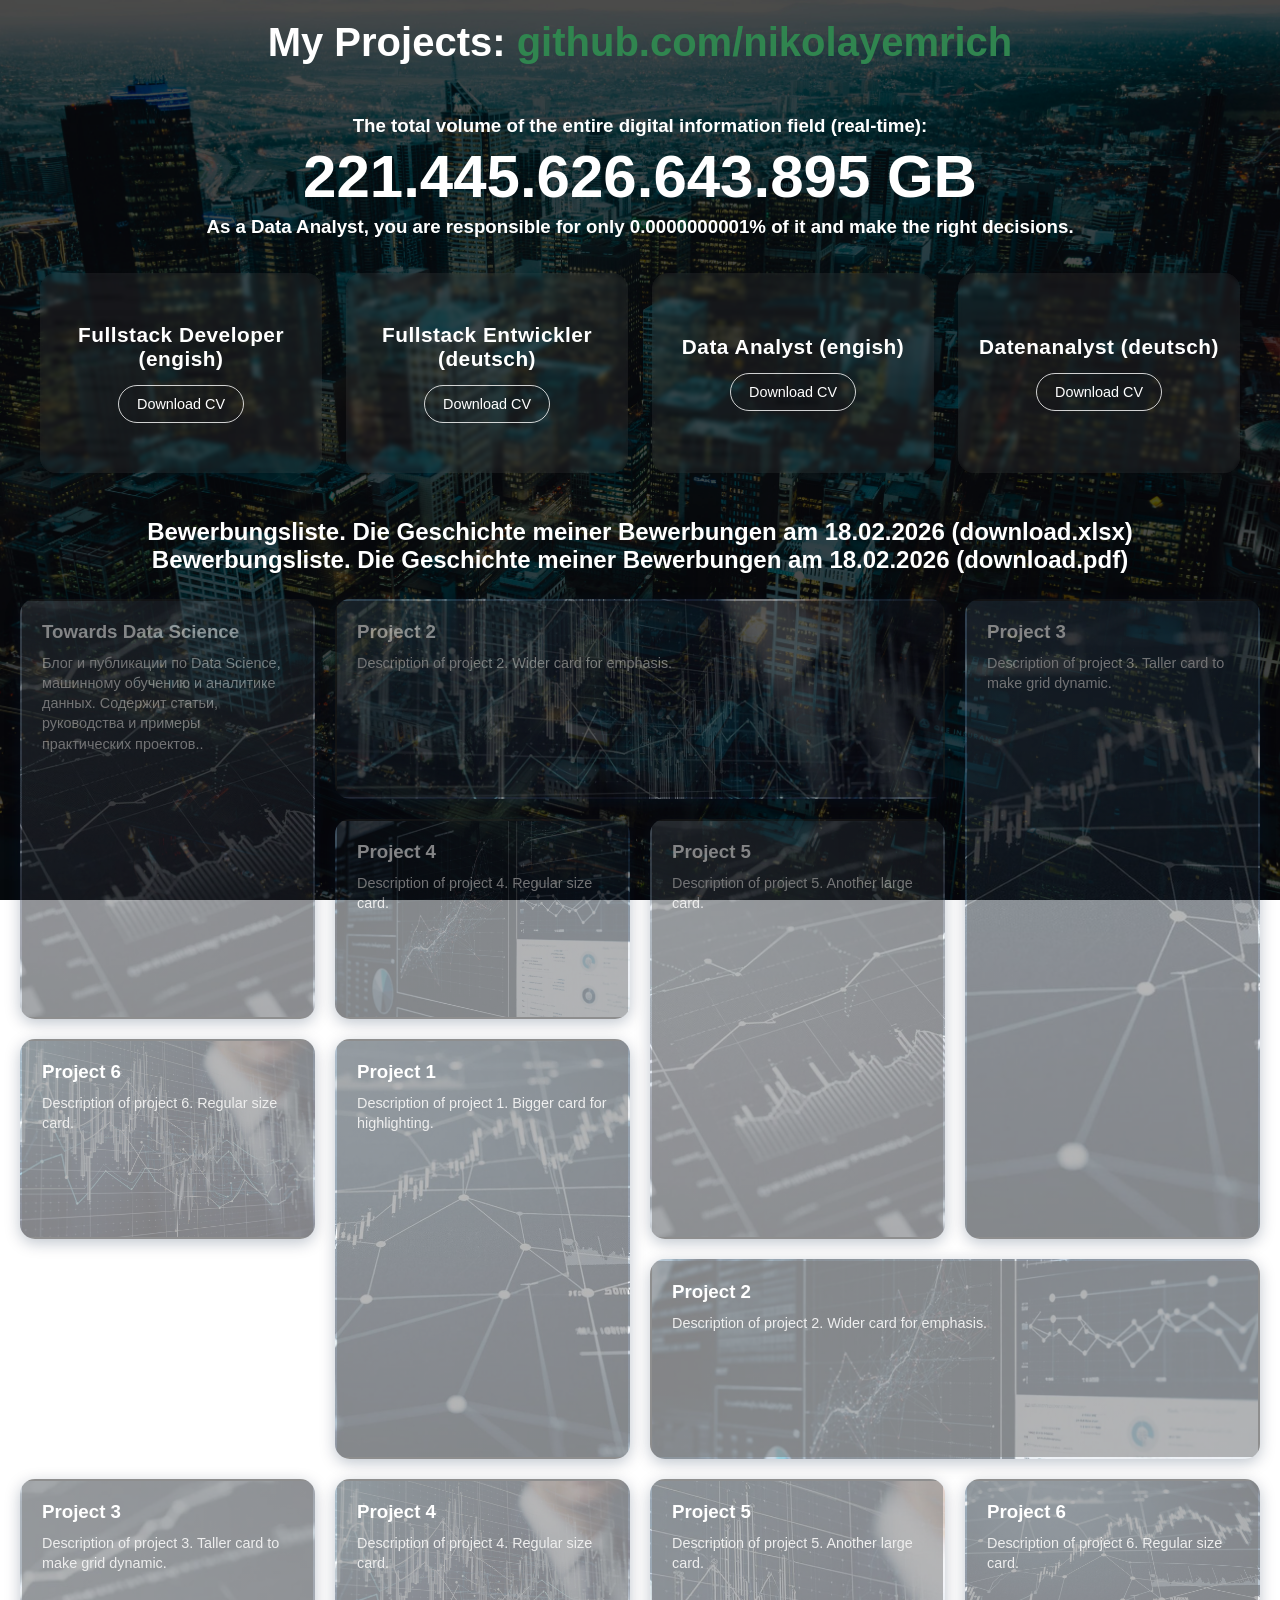
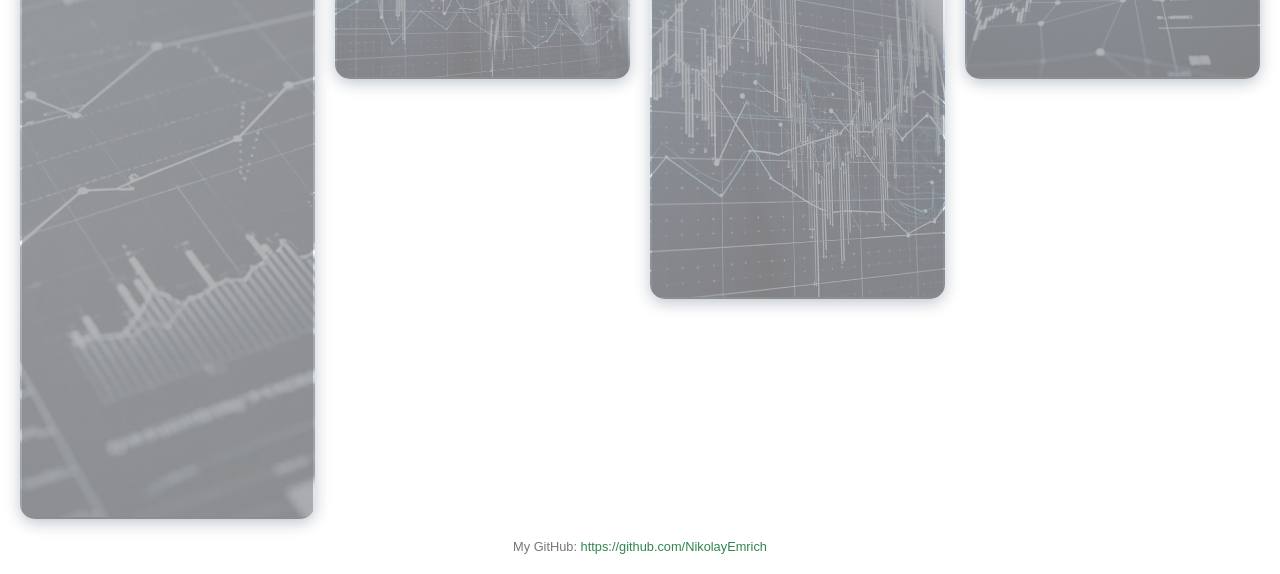
==== commit 590ecaeb: "CV v.16" ====
--- a/index.html
+++ b/index.html
@@ -27,7 +27,7 @@
 
         <div class="cv-grid">
   <div class="cv-card">
-    <img src="./cv/" alt="CV 1">
+    <img src="./cv/img.jpg" alt="CV 1">
     <div class="cv-overlay">
       <h3>Fullstack Developer (engish)</h3>
       <a href="./cv/CV Fullstack.pdf" download>Download CV</a>
@@ -35,7 +35,7 @@
   </div>
 
   <div class="cv-card">
-    <img src="./cv/" alt="CV 2">
+    <img src="./cv/img.jpg" alt="CV 2">
     <div class="cv-overlay">
       <h3>Fullstack Entwickler (deutsch)</h3>
       <a href="./cv/Lebenslauf Fullstack.pdf" download>Download CV</a>
@@ -44,7 +44,7 @@
   </div>
 
   <div class="cv-card">
-    <img src="./cv/img3.jpg" alt="CV 3">
+    <img src="./cv/img.jpg" alt="CV 3">
     <div class="cv-overlay">
       <h3>Data Analyst (engish)</h3>
       <a href="./cv/CV DA.pdf" download>Download CV</a>
@@ -52,7 +52,7 @@
   </div>
 
   <div class="cv-card">
-    <img src="./cv/img4.jpg" alt="CV 4">
+    <img src="./cv/img.jpg" alt="CV 4">
     <div class="cv-overlay">
       <h3>Datenanalyst (deutsch)</h3>
       <a href="./cv/Lebenslauf DA.pdf" download>Download CV</a>
--- a/style.css
+++ b/style.css
@@ -26,10 +26,12 @@
   object-fit: cover;
   filter: brightness(0.45);
   transition: transform 0.4s ease;
+  opacity: 15%;
 }
 
 .cv-card:hover img {
-  transform: scale(1.05);
+  transform: scale(1.2);
+  opacity: 45%;
 }
 
 .history {
